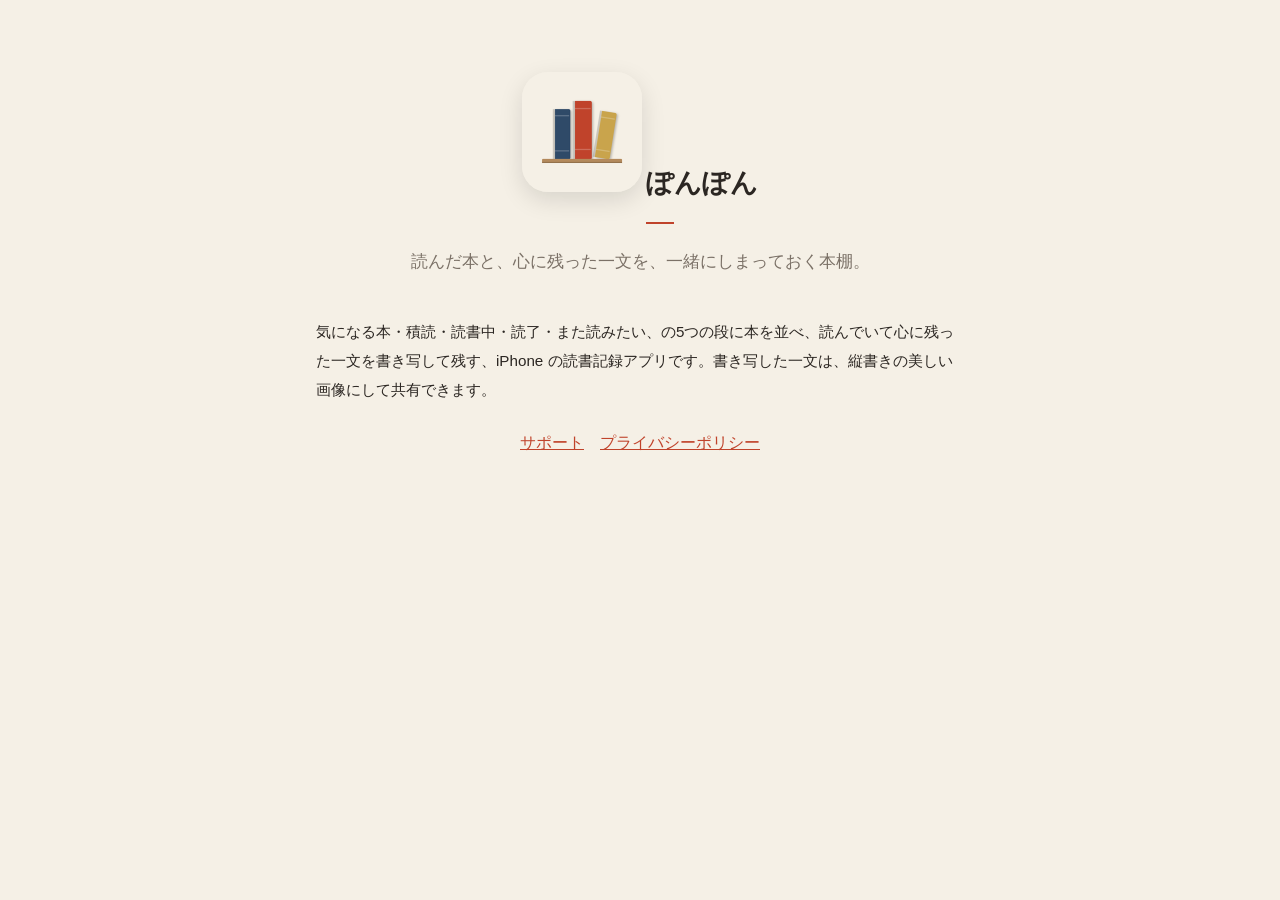
==== index.html @ 16d1a10d "ページを更新" ====
<!doctype html>
<html lang="ja">
<head>
<meta charset="utf-8">
<meta name="viewport" content="width=device-width, initial-scale=1">
<title>ぽんぽん — 本棚と一文の読書記録</title>
<meta name="description" content="読んだ本と、心に残った一文を、一緒にしまっておく本棚。iPhone の読書記録アプリ。">
<link rel="stylesheet" href="style.css">
</head>
<body>
<main>
<div class="hero">
<img src="icon.png" alt="ぽんぽんのアイコン">
<h1 style="display:inline-block">ぽんぽん</h1>
<p>読んだ本と、心に残った一文を、一緒にしまっておく本棚。</p>
</div>
<p>気になる本・積読・読書中・読了・また読みたい、の5つの段に本を並べ、読んでいて心に残った一文を書き写して残す、iPhone の読書記録アプリです。書き写した一文は、縦書きの美しい画像にして共有できます。</p>
<div class="links">
<a href="support.html">サポート</a>
<a href="privacy.html">プライバシーポリシー</a>
</div>
</main>
</body>
</html>
---- style.css ----
:root {
  --paper: #F5F0E6;
  --card: #FFFDF8;
  --ink: #2B2622;
  --sub: #7B7167;
  --accent: #C0432B;
  --line: #DDD4C3;
}
@media (prefers-color-scheme: dark) {
  :root { --paper: #191714; --card: #25221D; --ink: #ECE5D8; --sub: #A0978A; --accent: #E26A50; --line: #3A352E; }
}
* { box-sizing: border-box; }
body {
  margin: 0;
  background: var(--paper);
  color: var(--ink);
  font-family: "Hiragino Mincho ProN", "Yu Mincho", serif;
  line-height: 1.9;
}
main { max-width: 680px; margin: 0 auto; padding: 32px 16px 64px; }
h1 { font-size: 1.7rem; margin: 0.4em 0 0.2em; }
h1::after { content: ""; display: block; width: 28px; height: 2px; background: var(--accent); margin-top: 12px; }
h2 { font-size: 1.15rem; margin-top: 2.2em; border-bottom: 1px solid var(--line); padding-bottom: 4px; }
h3 { font-size: 1rem; margin: 1.6em 0 0.2em; }
p, li { font-family: -apple-system, "Hiragino Sans", sans-serif; font-size: 0.95rem; }
a { color: var(--accent); }
.meta, .back { color: var(--sub); font-size: 0.85rem; }
.back a { text-decoration: none; }
.hero { text-align: center; padding: 40px 0 8px; }
.hero img { width: 120px; height: 120px; border-radius: 26px; box-shadow: 0 8px 24px rgba(0,0,0,.12); }
.hero p { font-family: "Hiragino Mincho ProN", serif; font-size: 1.05rem; color: var(--sub); }
.links { display: flex; gap: 16px; justify-content: center; flex-wrap: wrap; margin-top: 24px; }
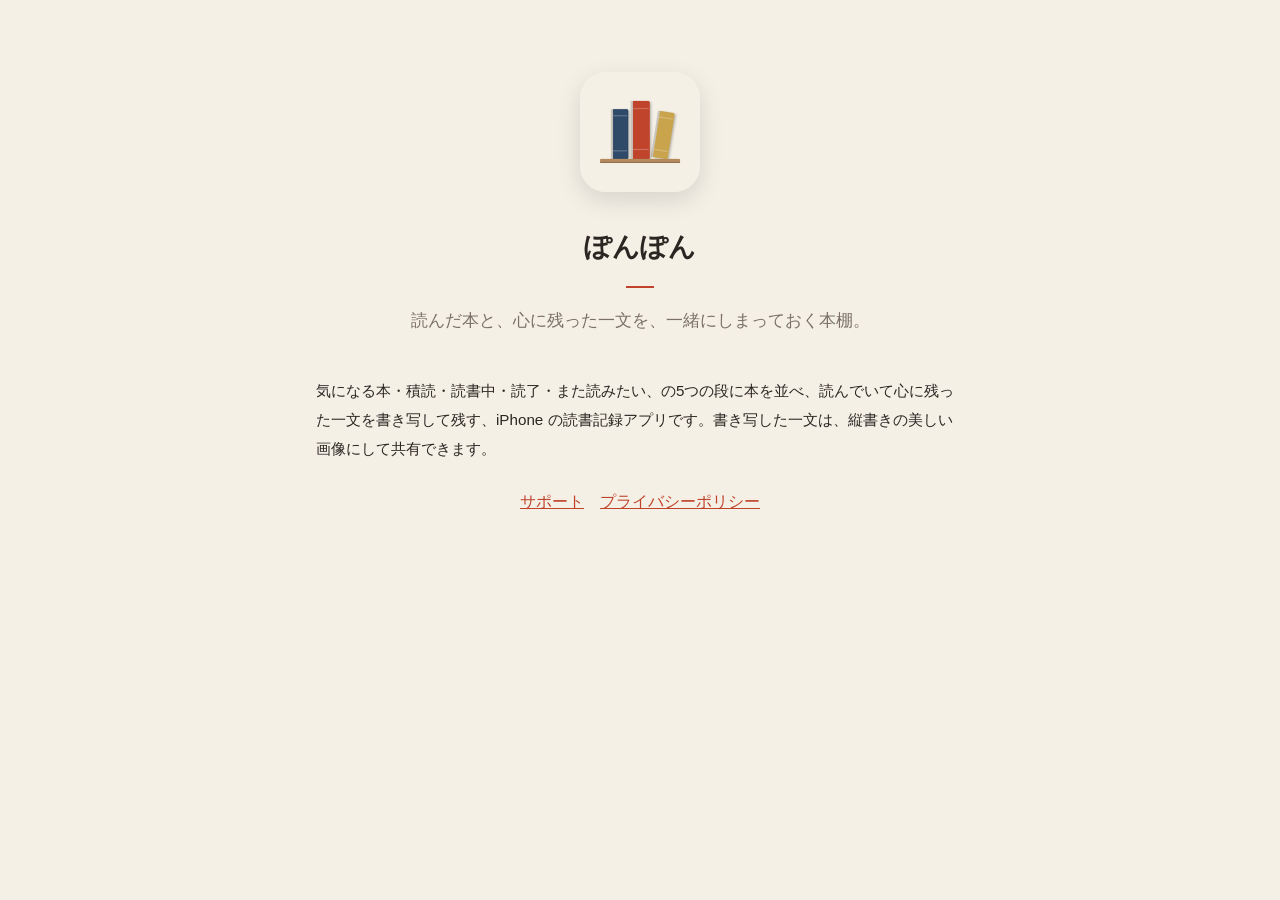
==== commit 28c2c6f5: "ページを更新" ====
--- a/index.html
+++ b/index.html
@@ -11,7 +11,7 @@
 <main>
 <div class="hero">
 <img src="icon.png" alt="ぽんぽんのアイコン">
-<h1 style="display:inline-block">ぽんぽん</h1>
+<h1>ぽんぽん</h1>
 <p>読んだ本と、心に残った一文を、一緒にしまっておく本棚。</p>
 </div>
 <p>気になる本・積読・読書中・読了・また読みたい、の5つの段に本を並べ、読んでいて心に残った一文を書き写して残す、iPhone の読書記録アプリです。書き写した一文は、縦書きの美しい画像にして共有できます。</p>
--- a/style.css
+++ b/style.css
@@ -30,3 +30,5 @@
 .hero img { width: 120px; height: 120px; border-radius: 26px; box-shadow: 0 8px 24px rgba(0,0,0,.12); }
 .hero p { font-family: "Hiragino Mincho ProN", serif; font-size: 1.05rem; color: var(--sub); }
 .links { display: flex; gap: 16px; justify-content: center; flex-wrap: wrap; margin-top: 24px; }
+.hero h1 { margin-top: 20px; }
+.hero h1::after { margin: 12px auto 0; }
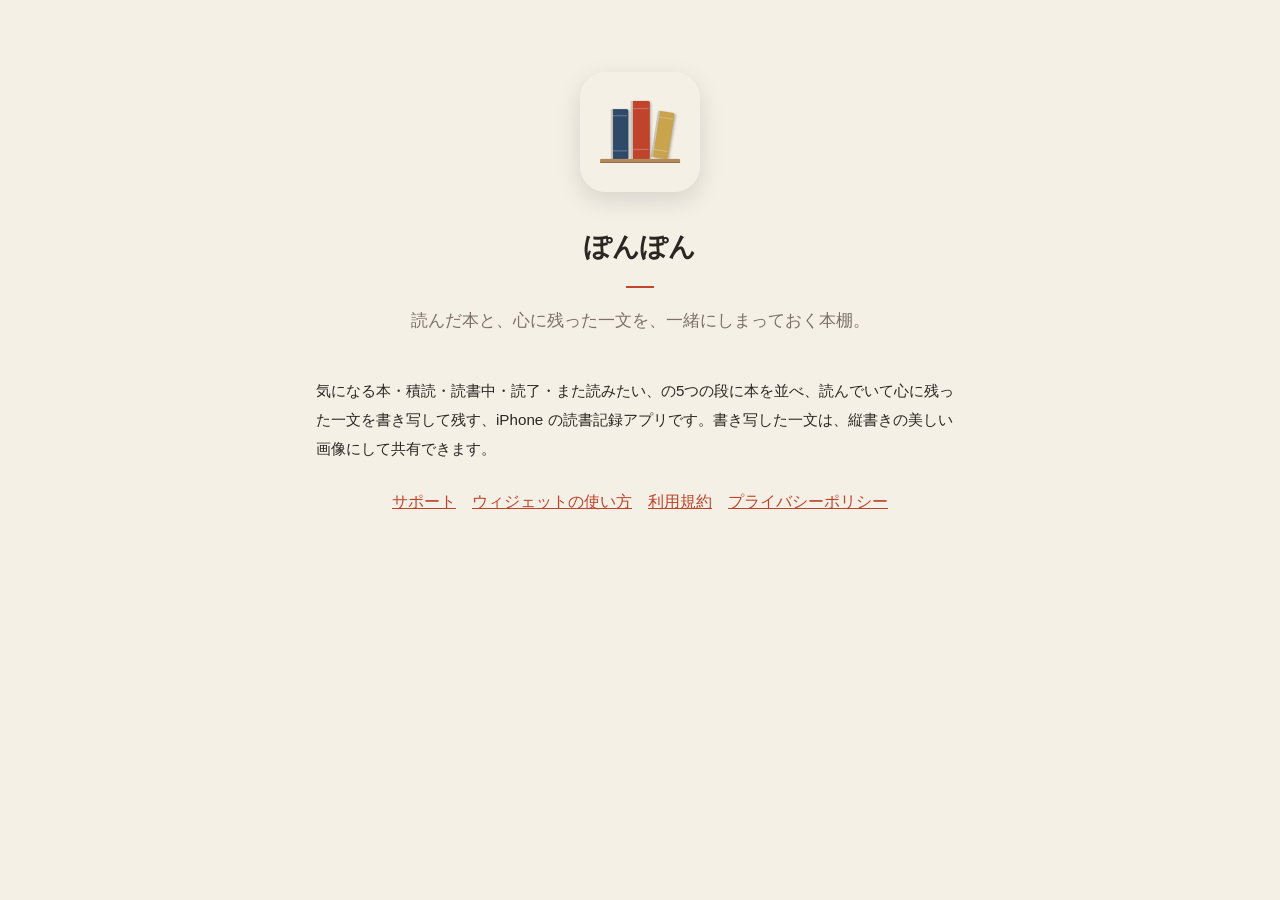
==== commit 238e4a37: "ページを更新" ====
--- a/index.html
+++ b/index.html
@@ -17,6 +17,8 @@
 <p>気になる本・積読・読書中・読了・また読みたい、の5つの段に本を並べ、読んでいて心に残った一文を書き写して残す、iPhone の読書記録アプリです。書き写した一文は、縦書きの美しい画像にして共有できます。</p>
 <div class="links">
 <a href="support.html">サポート</a>
+<a href="widgets.html">ウィジェットの使い方</a>
+<a href="terms.html">利用規約</a>
 <a href="privacy.html">プライバシーポリシー</a>
 </div>
 </main>
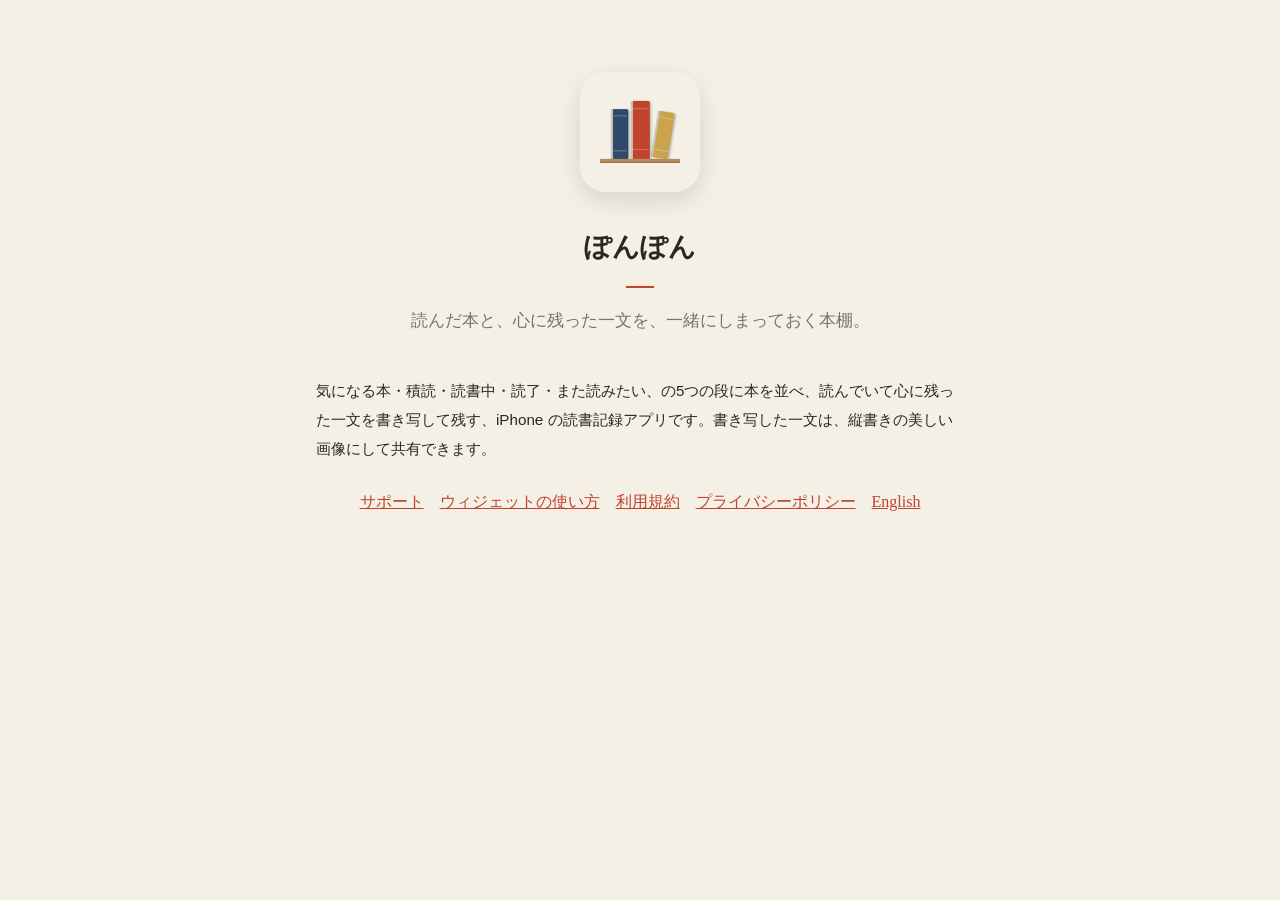
==== commit 44feccc2: "ページを更新" ====
--- a/index.html
+++ b/index.html
@@ -3,7 +3,7 @@
 <head>
 <meta charset="utf-8">
 <meta name="viewport" content="width=device-width, initial-scale=1">
-<title>ぽんぽん — 本棚と一文の読書記録</title>
+<title>ぽんぽん — 読書記録と、心に残る一文の本棚</title>
 <meta name="description" content="読んだ本と、心に残った一文を、一緒にしまっておく本棚。iPhone の読書記録アプリ。">
 <link rel="stylesheet" href="style.css">
 </head>
@@ -20,6 +20,7 @@
 <a href="widgets.html">ウィジェットの使い方</a>
 <a href="terms.html">利用規約</a>
 <a href="privacy.html">プライバシーポリシー</a>
+<a href="en/">English</a>
 </div>
 </main>
 </body>
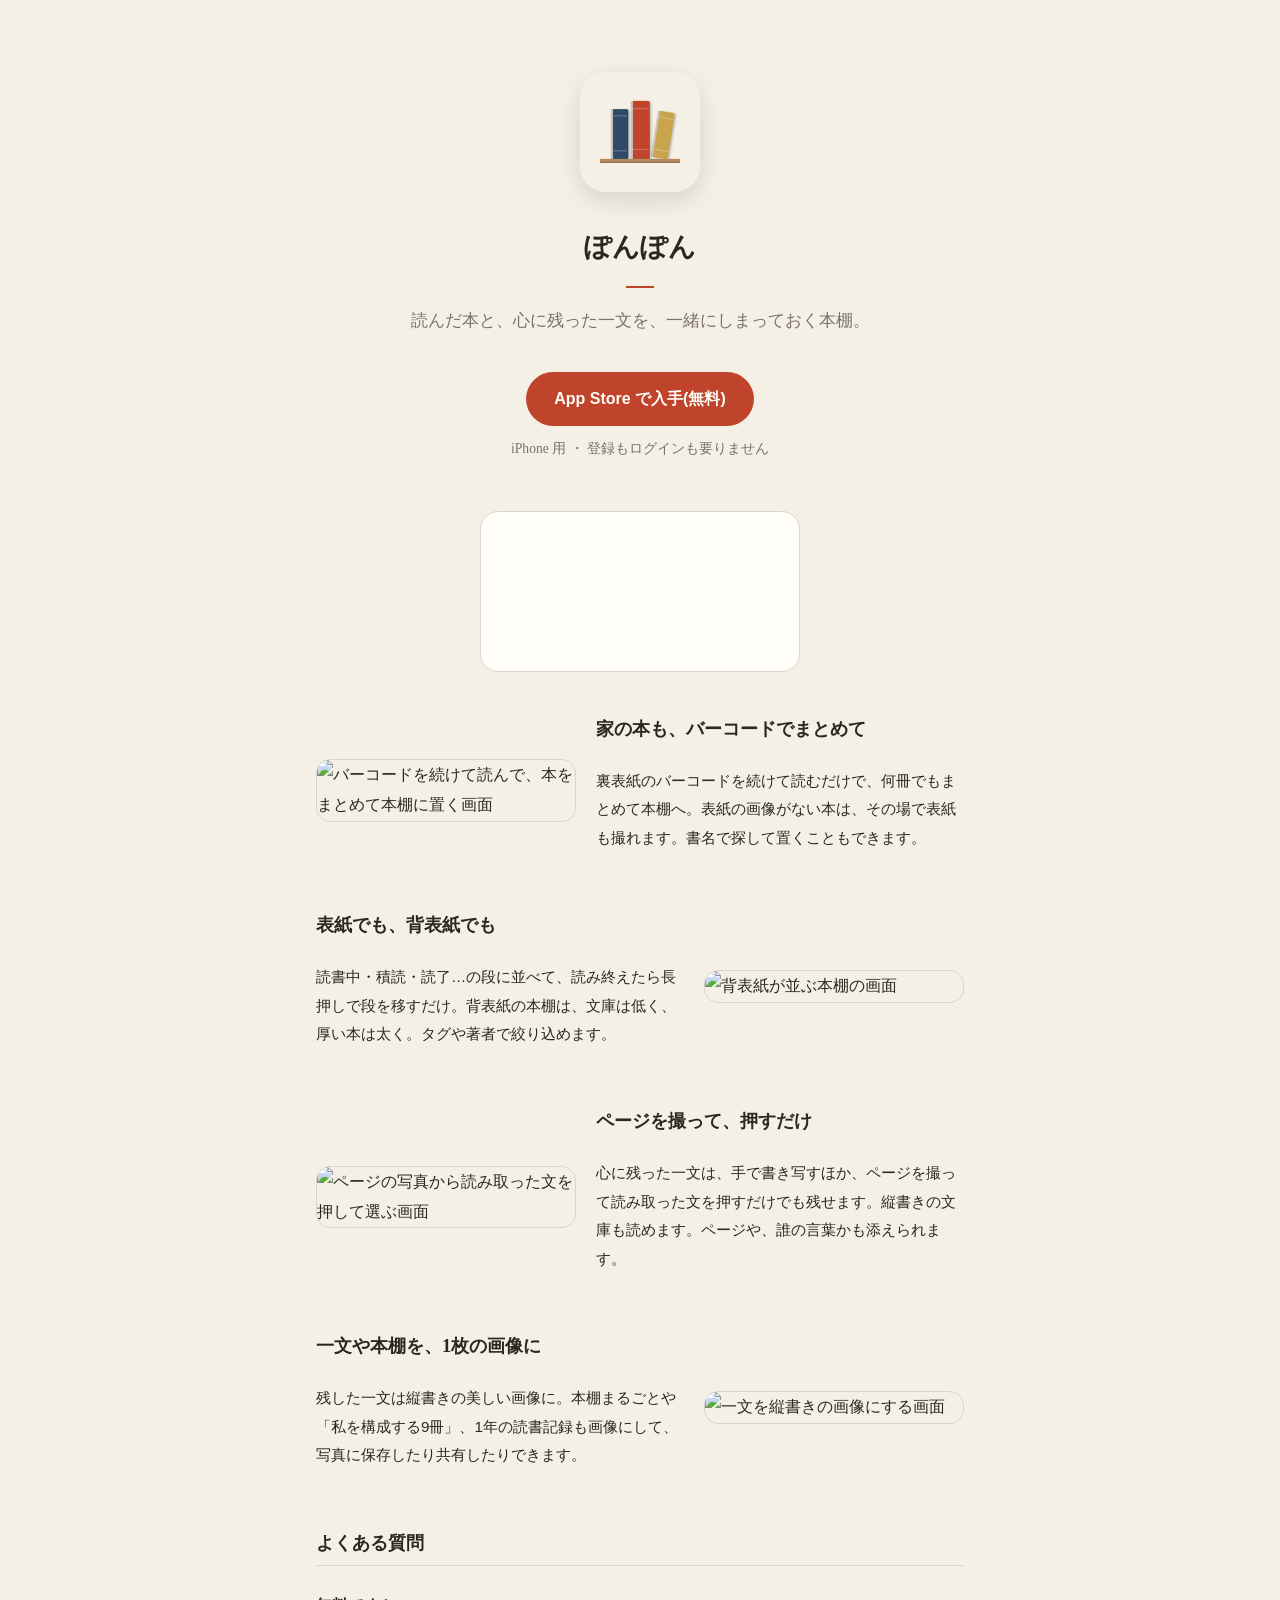
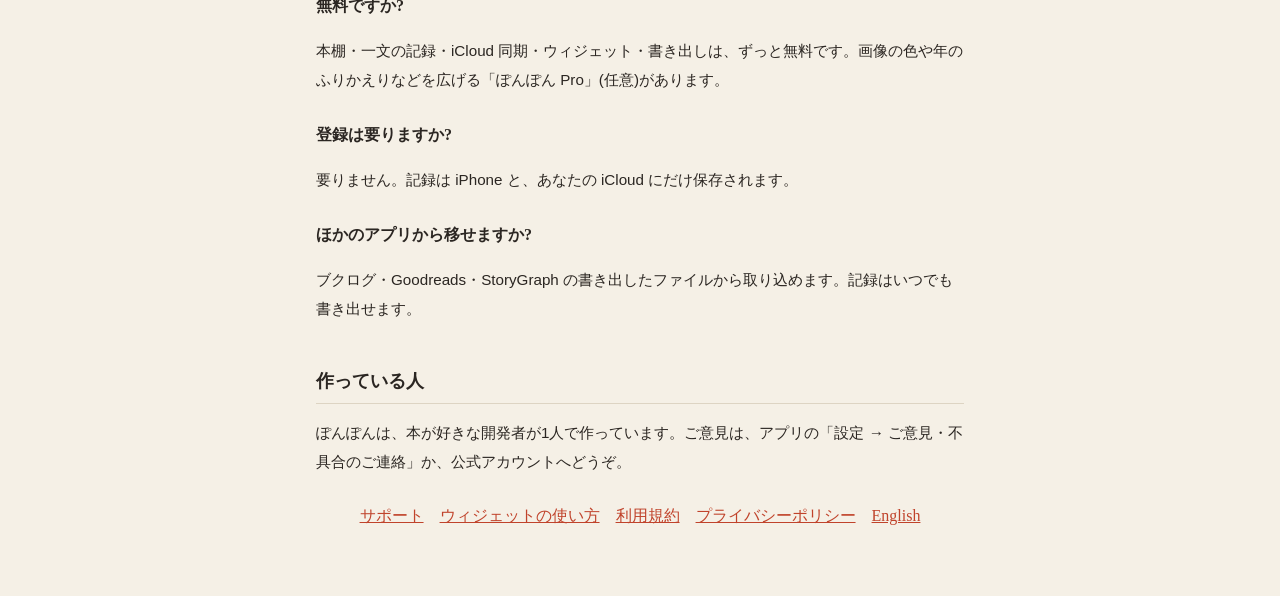
==== commit 9a3b632a: "ページを更新" ====
--- a/index.html
+++ b/index.html
@@ -4,17 +4,64 @@
 <meta charset="utf-8">
 <meta name="viewport" content="width=device-width, initial-scale=1">
 <title>ぽんぽん — 読書記録と、心に残る一文の本棚</title>
-<meta name="description" content="読んだ本と、心に残った一文を、一緒にしまっておく本棚。iPhone の読書記録アプリ。">
+<meta name="description" content="家の本はバーコードでまとめて本棚へ。ページを撮って、心に残った一文を残す。iPhone の読書記録アプリ「ぽんぽん」(無料)。">
+<meta property="og:title" content="ぽんぽん — 読書記録と、心に残る一文の本棚">
+<meta property="og:description" content="家の本はバーコードでまとめて本棚へ。ページを撮って、心に残った一文を残す。iPhone の読書記録アプリ(無料)。">
+<meta property="og:image" content="https://mt-st1.github.io/ponpon-site/media/01-shelf.jpg">
+<meta name="twitter:card" content="summary_large_image">
 <link rel="stylesheet" href="style.css">
 </head>
 <body>
-<main>
+<main class="lp">
 <div class="hero">
 <img src="icon.png" alt="ぽんぽんのアイコン">
 <h1>ぽんぽん</h1>
 <p>読んだ本と、心に残った一文を、一緒にしまっておく本棚。</p>
+<a class="cta" href="https://apps.apple.com/jp/app/id6837372517?pt=129188312&amp;ct=site&amp;mt=8">App Store で入手(無料)</a>
+<p class="note">iPhone 用 ・ 登録もログインも要りません</p>
 </div>
-<p>気になる本・積読・読書中・読了・また読みたい、の5つの段に本を並べ、読んでいて心に残った一文を書き写して残す、iPhone の読書記録アプリです。書き写した一文は、縦書きの美しい画像にして共有できます。</p>
+
+<video class="demo" src="media/tour.mp4" autoplay muted loop playsinline aria-label="ぽんぽんでできることの紹介動画"></video>
+
+<section class="feature">
+<img src="media/02-bulk.jpg" alt="バーコードを続けて読んで、本をまとめて本棚に置く画面" loading="lazy">
+<div><h2>家の本も、バーコードでまとめて</h2>
+<p>裏表紙のバーコードを続けて読むだけで、何冊でもまとめて本棚へ。表紙の画像がない本は、その場で表紙も撮れます。書名で探して置くこともできます。</p></div>
+</section>
+
+<section class="feature">
+<img src="media/04-spines.jpg" alt="背表紙が並ぶ本棚の画面" loading="lazy">
+<div><h2>表紙でも、背表紙でも</h2>
+<p>読書中・積読・読了…の段に並べて、読み終えたら長押しで段を移すだけ。背表紙の本棚は、文庫は低く、厚い本は太く。タグや著者で絞り込めます。</p></div>
+</section>
+
+<section class="feature">
+<img src="media/03-scan.jpg" alt="ページの写真から読み取った文を押して選ぶ画面" loading="lazy">
+<div><h2>ページを撮って、押すだけ</h2>
+<p>心に残った一文は、手で書き写すほか、ページを撮って読み取った文を押すだけでも残せます。縦書きの文庫も読めます。ページや、誰の言葉かも添えられます。</p></div>
+</section>
+
+<section class="feature">
+<img src="media/05-quote-image.jpg" alt="一文を縦書きの画像にする画面" loading="lazy">
+<div><h2>一文や本棚を、1枚の画像に</h2>
+<p>残した一文は縦書きの美しい画像に。本棚まるごとや「私を構成する9冊」、1年の読書記録も画像にして、写真に保存したり共有したりできます。</p></div>
+</section>
+
+<section>
+<h2>よくある質問</h2>
+<h3>無料ですか?</h3>
+<p>本棚・一文の記録・iCloud 同期・ウィジェット・書き出しは、ずっと無料です。画像の色や年のふりかえりなどを広げる「ぽんぽん Pro」(任意)があります。</p>
+<h3>登録は要りますか?</h3>
+<p>要りません。記録は iPhone と、あなたの iCloud にだけ保存されます。</p>
+<h3>ほかのアプリから移せますか?</h3>
+<p>ブクログ・Goodreads・StoryGraph の書き出したファイルから取り込めます。記録はいつでも書き出せます。</p>
+</section>
+
+<section class="maker">
+<h2>作っている人</h2>
+<p>ぽんぽんは、本が好きな開発者が1人で作っています。ご意見は、アプリの「設定 → ご意見・不具合のご連絡」か、公式アカウントへどうぞ。</p>
+</section>
+
 <div class="links">
 <a href="support.html">サポート</a>
 <a href="widgets.html">ウィジェットの使い方</a>
--- a/style.css
+++ b/style.css
@@ -32,3 +32,15 @@
 .links { display: flex; gap: 16px; justify-content: center; flex-wrap: wrap; margin-top: 24px; }
 .hero h1 { margin-top: 20px; }
 .hero h1::after { margin: 12px auto 0; }
+
+/* トップ(紹介のページ) */
+.lp .cta { display: inline-block; margin-top: 18px; padding: 12px 28px; border-radius: 999px; background: var(--accent); color: var(--card);
+  font-family: -apple-system, "Hiragino Sans", sans-serif; font-weight: 600; text-decoration: none; }
+.lp .note { font-size: 0.85rem; margin-top: 10px; }
+.lp .demo { display: block; width: min(320px, 100%); margin: 28px auto 8px; border-radius: 18px; border: 1px solid var(--line); background: var(--card); }
+.lp .feature { display: flex; gap: 20px; align-items: center; margin-top: 40px; }
+.lp .feature img { width: 42%; max-width: 260px; border-radius: 14px; border: 1px solid var(--line); flex: none; }
+.lp .feature div { min-width: 0; }
+.lp .feature h2 { border: 0; margin-top: 0; }
+.lp .feature:nth-of-type(even) { flex-direction: row-reverse; }
+@media (max-width: 520px) { .lp .feature, .lp .feature:nth-of-type(even) { flex-direction: column; } .lp .feature img { width: 70%; } }
